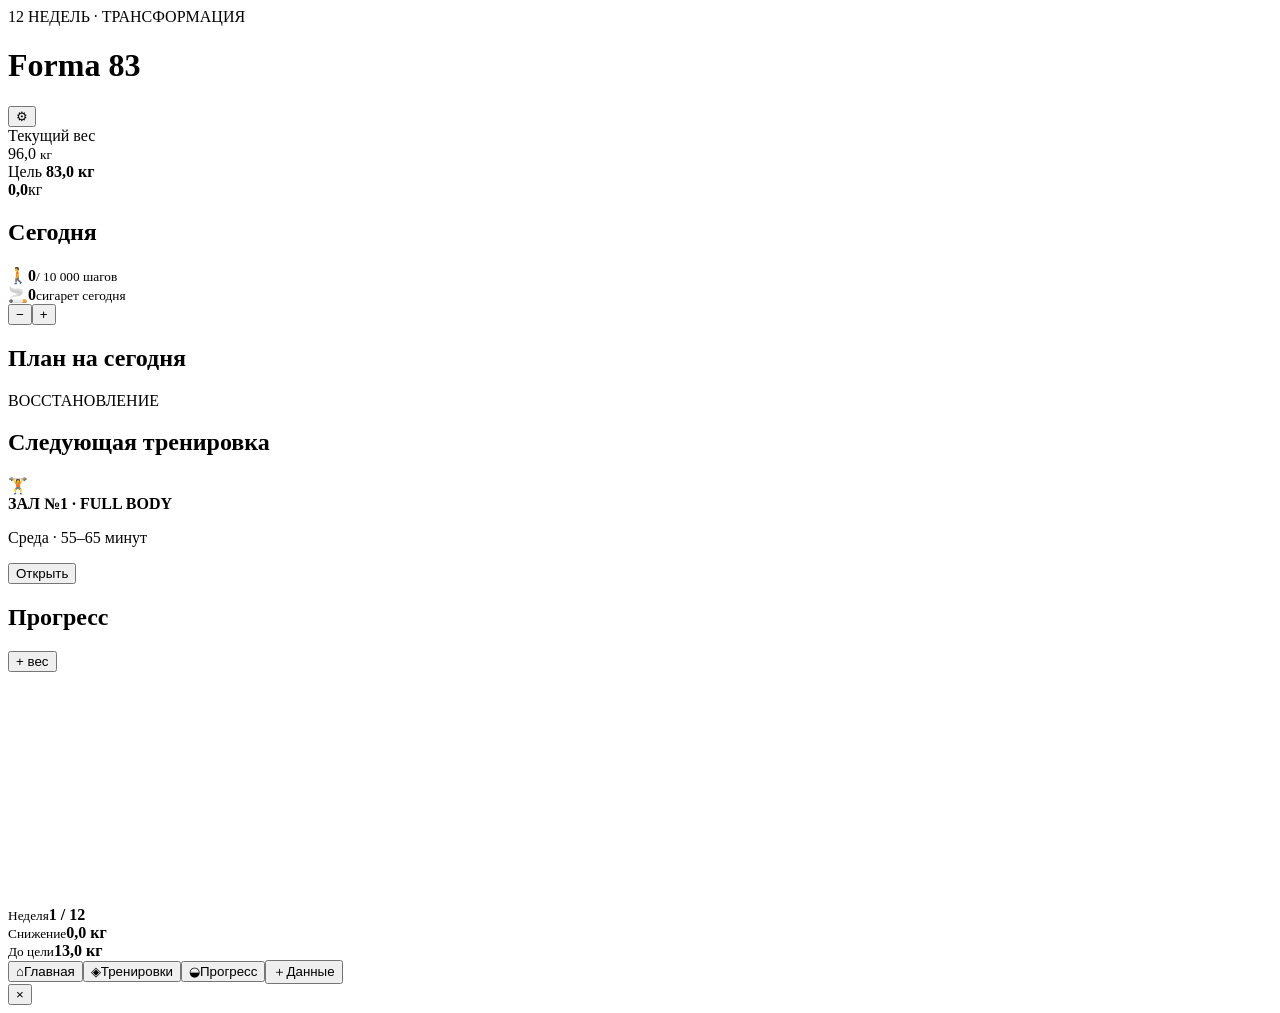
==== index.html @ 222e3cba "Add Forma 83 main page" ====
<!doctype html><html lang="ru"><head><meta charset="utf-8"><meta name="viewport" content="width=device-width,initial-scale=1,viewport-fit=cover"><meta name="theme-color" content="#0b0d10"><meta name="apple-mobile-web-app-capable" content="yes"><meta name="apple-mobile-web-app-status-bar-style" content="black-translucent"><meta name="apple-mobile-web-app-title" content="Forma 83"><link rel="manifest" href="manifest.webmanifest"><link rel="apple-touch-icon" href="icon.svg"><link rel="stylesheet" href="styles.css"><title>Forma 83</title></head><body><div class="app-shell"><header class="topbar"><div><div class="eyebrow">12 НЕДЕЛЬ · ТРАНСФОРМАЦИЯ</div><h1>Forma <span>83</span></h1></div><button class="icon-btn" id="settingsBtn">⚙︎</button></header><main><section class="hero card"><div><div class="muted">Текущий вес</div><div class="weight" id="weightValue">96,0 <small>кг</small></div><div class="target">Цель <b>83,0 кг</b></div></div><div class="ring" id="weightRing"><div><b id="lossValue">0,0</b><span>кг</span></div></div></section><section class="status card"><div class="section-head"><h2>Сегодня</h2><span id="dateLabel"></span></div><div class="metrics"><div class="metric"><span class="metric-icon">🚶</span><b id="stepsValue">0</b><small>/ 10 000 шагов</small><div class="progress"><i id="stepsBar"></i></div></div><div class="metric"><span class="metric-icon">🚬</span><b id="smokesValue">0</b><small>сигарет сегодня</small><div class="stepper"><button data-action="smoke-minus">−</button><button data-action="smoke-plus">+</button></div></div></div></section><section class="card"><div class="section-head"><h2>План на сегодня</h2><span class="pill" id="dayType">ВОССТАНОВЛЕНИЕ</span></div><div id="tasks" class="tasks"></div></section><section class="card next-workout"><div class="section-head"><h2>Следующая тренировка</h2></div><div class="workout-preview"><div class="workout-icon">🏋️</div><div><b id="nextTitle">ЗАЛ №1 · FULL BODY</b><p id="nextMeta">Среда · 55–65 минут</p></div><button class="primary" id="openWorkout">Открыть</button></div></section><section class="card"><div class="section-head"><h2>Прогресс</h2><button class="text-btn" id="addWeightBtn">+ вес</button></div><div class="chart-wrap"><canvas id="weightChart" width="700" height="230"></canvas></div><div class="stats-row"><div><small>Неделя</small><b id="weekNo">1 / 12</b></div><div><small>Снижение</small><b id="lossStat">0,0 кг</b></div><div><small>До цели</small><b id="toGoal">13,0 кг</b></div></div></section></main><nav class="tabbar"><button class="tab active" data-tab="home">⌂<span>Главная</span></button><button class="tab" data-tab="workouts">◈<span>Тренировки</span></button><button class="tab" data-tab="progress">◒<span>Прогресс</span></button><button class="tab" data-tab="data">＋<span>Данные</span></button></nav></div><div class="modal hidden" id="modal"><div class="modal-card"><button class="close" id="closeModal">×</button><div id="modalContent"></div></div></div><script src="app.js"></script></body></html>
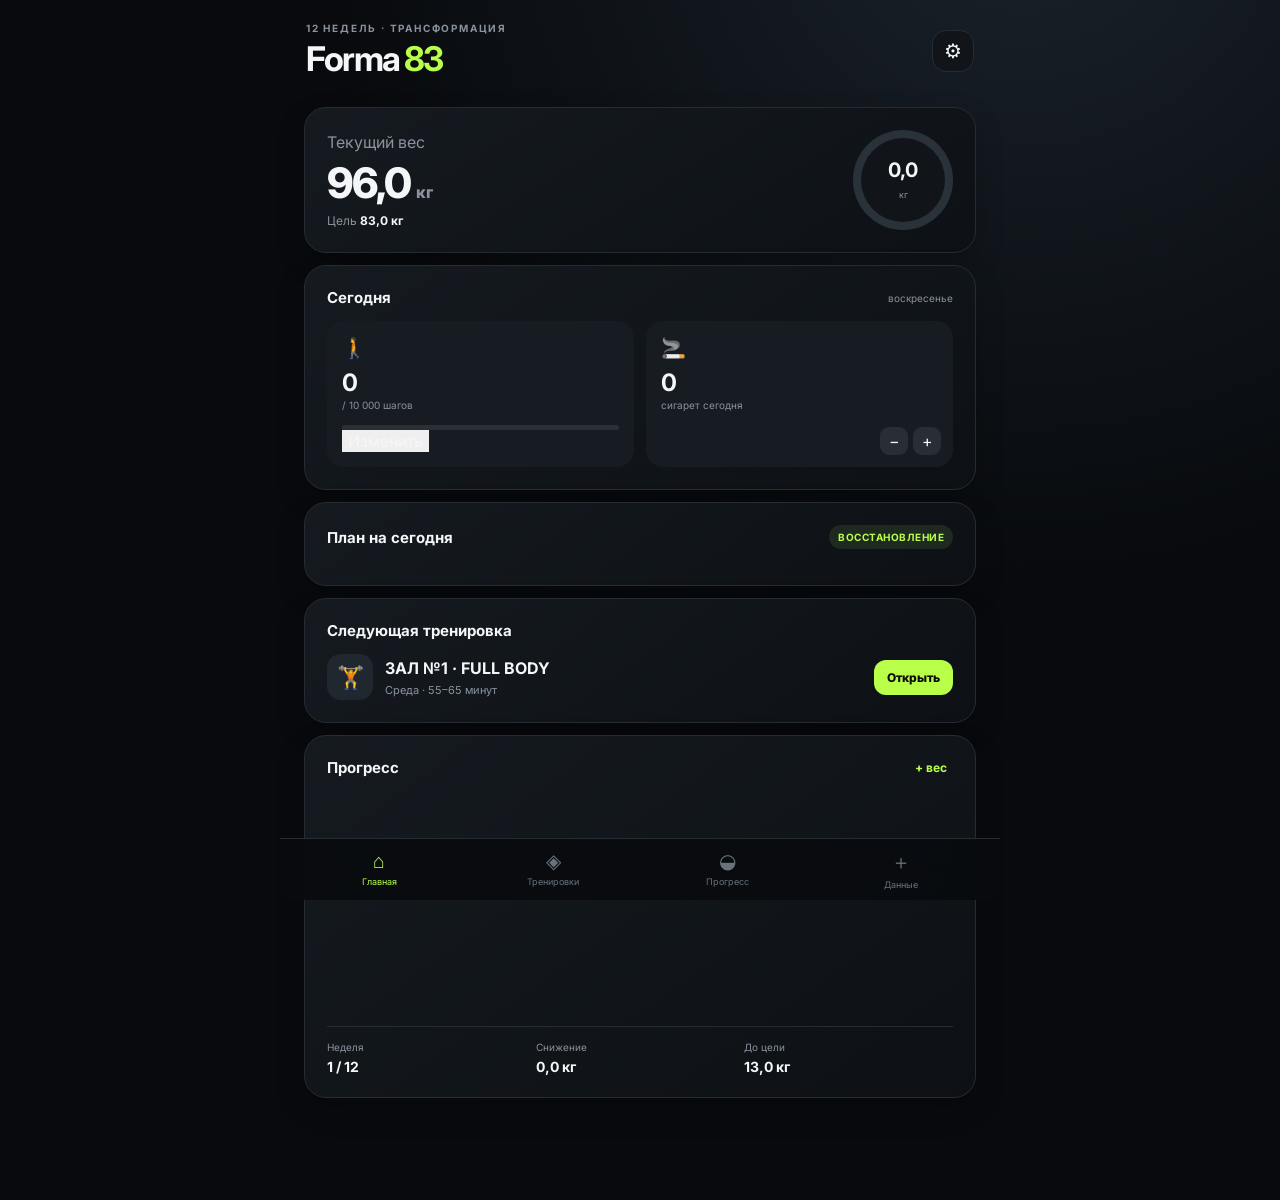
==== commit c023574c: "Add editable step counter" ====
--- a/index.html
+++ b/index.html
@@ -1 +1 @@
-<!doctype html><html lang="ru"><head><meta charset="utf-8"><meta name="viewport" content="width=device-width,initial-scale=1,viewport-fit=cover"><meta name="theme-color" content="#0b0d10"><meta name="apple-mobile-web-app-capable" content="yes"><meta name="apple-mobile-web-app-status-bar-style" content="black-translucent"><meta name="apple-mobile-web-app-title" content="Forma 83"><link rel="manifest" href="manifest.webmanifest"><link rel="apple-touch-icon" href="icon.svg"><link rel="stylesheet" href="styles.css"><title>Forma 83</title></head><body><div class="app-shell"><header class="topbar"><div><div class="eyebrow">12 НЕДЕЛЬ · ТРАНСФОРМАЦИЯ</div><h1>Forma <span>83</span></h1></div><button class="icon-btn" id="settingsBtn">⚙︎</button></header><main><section class="hero card"><div><div class="muted">Текущий вес</div><div class="weight" id="weightValue">96,0 <small>кг</small></div><div class="target">Цель <b>83,0 кг</b></div></div><div class="ring" id="weightRing"><div><b id="lossValue">0,0</b><span>кг</span></div></div></section><section class="status card"><div class="section-head"><h2>Сегодня</h2><span id="dateLabel"></span></div><div class="metrics"><div class="metric"><span class="metric-icon">🚶</span><b id="stepsValue">0</b><small>/ 10 000 шагов</small><div class="progress"><i id="stepsBar"></i></div></div><div class="metric"><span class="metric-icon">🚬</span><b id="smokesValue">0</b><small>сигарет сегодня</small><div class="stepper"><button data-action="smoke-minus">−</button><button data-action="smoke-plus">+</button></div></div></div></section><section class="card"><div class="section-head"><h2>План на сегодня</h2><span class="pill" id="dayType">ВОССТАНОВЛЕНИЕ</span></div><div id="tasks" class="tasks"></div></section><section class="card next-workout"><div class="section-head"><h2>Следующая тренировка</h2></div><div class="workout-preview"><div class="workout-icon">🏋️</div><div><b id="nextTitle">ЗАЛ №1 · FULL BODY</b><p id="nextMeta">Среда · 55–65 минут</p></div><button class="primary" id="openWorkout">Открыть</button></div></section><section class="card"><div class="section-head"><h2>Прогресс</h2><button class="text-btn" id="addWeightBtn">+ вес</button></div><div class="chart-wrap"><canvas id="weightChart" width="700" height="230"></canvas></div><div class="stats-row"><div><small>Неделя</small><b id="weekNo">1 / 12</b></div><div><small>Снижение</small><b id="lossStat">0,0 кг</b></div><div><small>До цели</small><b id="toGoal">13,0 кг</b></div></div></section></main><nav class="tabbar"><button class="tab active" data-tab="home">⌂<span>Главная</span></button><button class="tab" data-tab="workouts">◈<span>Тренировки</span></button><button class="tab" data-tab="progress">◒<span>Прогресс</span></button><button class="tab" data-tab="data">＋<span>Данные</span></button></nav></div><div class="modal hidden" id="modal"><div class="modal-card"><button class="close" id="closeModal">×</button><div id="modalContent"></div></div></div><script src="app.js"></script></body></html>+<!doctype html><html lang="ru"><head><meta charset="utf-8"><meta name="viewport" content="width=device-width,initial-scale=1,viewport-fit=cover"><meta name="theme-color" content="#0b0d10"><meta name="apple-mobile-web-app-capable" content="yes"><meta name="apple-mobile-web-app-status-bar-style" content="black-translucent"><meta name="apple-mobile-web-app-title" content="Forma 83"><link rel="manifest" href="manifest.webmanifest"><link rel="apple-touch-icon" href="icon.svg"><link rel="stylesheet" href="styles.css"><title>Forma 83</title></head><body><div class="app-shell"><header class="topbar"><div><div class="eyebrow">12 НЕДЕЛЬ · ТРАНСФОРМАЦИЯ</div><h1>Forma <span>83</span></h1></div><button class="icon-btn" id="settingsBtn">⚙︎</button></header><main><section class="hero card"><div><div class="muted">Текущий вес</div><div class="weight" id="weightValue">96,0 <small>кг</small></div><div class="target">Цель <b>83,0 кг</b></div></div><div class="ring" id="weightRing"><div><b id="lossValue">0,0</b><span>кг</span></div></div></section><section class="status card"><div class="section-head"><h2>Сегодня</h2><span id="dateLabel"></span></div><div class="metrics"><div class="metric steps-metric"><span class="metric-icon">🚶</span><b id="stepsValue">0</b><small>/ 10 000 шагов</small><div class="progress"><i id="stepsBar"></i></div><button class="edit-metric" id="editStepsBtn">Изменить</button></div><div class="metric"><span class="metric-icon">🚬</span><b id="smokesValue">0</b><small>сигарет сегодня</small><div class="stepper"><button data-action="smoke-minus">−</button><button data-action="smoke-plus">+</button></div></div></div></section><section class="card"><div class="section-head"><h2>План на сегодня</h2><span class="pill" id="dayType">ВОССТАНОВЛЕНИЕ</span></div><div id="tasks" class="tasks"></div></section><section class="card next-workout"><div class="section-head"><h2>Следующая тренировка</h2></div><div class="workout-preview"><div class="workout-icon">🏋️</div><div><b id="nextTitle">ЗАЛ №1 · FULL BODY</b><p id="nextMeta">Среда · 55–65 минут</p></div><button class="primary" id="openWorkout">Открыть</button></div></section><section class="card"><div class="section-head"><h2>Прогресс</h2><button class="text-btn" id="addWeightBtn">+ вес</button></div><div class="chart-wrap"><canvas id="weightChart" width="700" height="230"></canvas></div><div class="stats-row"><div><small>Неделя</small><b id="weekNo">1 / 12</b></div><div><small>Снижение</small><b id="lossStat">0,0 кг</b></div><div><small>До цели</small><b id="toGoal">13,0 кг</b></div></div></section></main><nav class="tabbar"><button class="tab active" data-tab="home">⌂<span>Главная</span></button><button class="tab" data-tab="workouts">◈<span>Тренировки</span></button><button class="tab" data-tab="progress">◒<span>Прогресс</span></button><button class="tab" data-tab="data">＋<span>Данные</span></button></nav></div><div class="modal hidden" id="modal"><div class="modal-card"><button class="close" id="closeModal">×</button><div id="modalContent"></div></div></div><script src="app.js"></script></body></html>
--- a/styles.css
+++ b/styles.css
@@ -0,0 +1 @@
+@import url('https://fonts.googleapis.com/css2?family=Inter:wght@400;500;600;700;800&display=swap');:root{--bg:#080a0d;--card:#11151a;--card2:#171c22;--text:#f4f6f8;--muted:#89929d;--line:#252c34;--accent:#b9ff4a;--accent2:#72e6c0;--danger:#ff6b6b;--radius:22px}*{box-sizing:border-box}body{margin:0;background:radial-gradient(circle at 80% -10%,#1a222b 0,#080a0d 42%);color:var(--text);font-family:Inter,-apple-system,BlinkMacSystemFont,sans-serif;min-height:100vh}button{font:inherit;color:inherit;border:0;cursor:pointer}.app-shell{max-width:720px;margin:auto;padding:env(safe-area-inset-top) 16px calc(90px + env(safe-area-inset-bottom))}.topbar{display:flex;align-items:center;justify-content:space-between;padding:22px 2px 16px}.eyebrow{font-size:10px;letter-spacing:1.8px;color:var(--muted);font-weight:700}.topbar h1{font-size:34px;letter-spacing:-1.8px;margin:4px 0 0}.topbar h1 span{color:var(--accent)}.icon-btn{width:42px;height:42px;border-radius:14px;background:var(--card);font-size:20px;border:1px solid var(--line)}.card{background:linear-gradient(145deg,rgba(22,27,33,.96),rgba(13,17,21,.96));border:1px solid var(--line);border-radius:var(--radius);padding:18px;margin:12px 0;box-shadow:0 12px 30px #0003}.hero{display:flex;align-items:center;justify-content:space-between;padding:24px}.muted,small{color:var(--muted)}.weight{font-size:42px;font-weight:800;letter-spacing:-2px;margin:5px 0}.weight small{font-size:16px;letter-spacing:0}.target{font-size:12px;color:var(--muted)}.target b{color:var(--text)}.ring{width:100px;height:100px;border-radius:50%;display:grid;place-items:center;background:conic-gradient(var(--accent) 0deg,#293139 0);position:relative}.ring:after{content:"";position:absolute;inset:8px;background:var(--card);border-radius:50%}.ring div{position:relative;z-index:1;text-align:center}.ring b{display:block;font-size:20px}.ring span{font-size:9px;color:var(--muted)}.section-head{display:flex;justify-content:space-between;align-items:center;margin-bottom:14px}.section-head h2{font-size:15px;margin:0}.section-head>span{font-size:10px;color:var(--muted)}.metrics{display:grid;grid-template-columns:1fr 1fr;gap:12px}.metric{background:var(--card2);border-radius:17px;padding:15px;position:relative;min-height:125px}.metric-icon{display:block;font-size:20px;margin-bottom:8px}.metric b{font-size:24px}.metric small{display:block;font-size:10px;margin-top:2px}.progress{height:5px;background:#2a3036;border-radius:99px;margin-top:14px;overflow:hidden}.progress i{display:block;height:100%;width:0;background:var(--accent);border-radius:99px}.stepper{position:absolute;right:12px;bottom:12px;display:flex;gap:5px}.stepper button{background:#272e35;border-radius:9px;width:28px;height:28px}.pill{background:#1e2920;color:var(--accent)!important;padding:6px 9px;border-radius:999px;font-weight:700;letter-spacing:.5px}.tasks{display:grid;gap:8px}.task{display:flex;align-items:center;gap:12px;padding:13px;background:var(--card2);border-radius:15px}.check{width:25px;height:25px;border:1px solid #3b444d;border-radius:9px;background:transparent}.task.done .check{background:var(--accent);color:#101410;border-color:var(--accent)}.task.done b{text-decoration:line-through;color:#77818b}.task small{margin-left:auto}.workout-preview{display:flex;align-items:center;gap:12px}.workout-icon{width:46px;height:46px;border-radius:14px;background:#20272e;display:grid;place-items:center;font-size:22px}.workout-preview div:nth-child(2){flex:1}.workout-preview p{font-size:11px;color:var(--muted);margin:5px 0 0}.primary{background:var(--accent);color:#0a0d09;padding:10px 13px;border-radius:12px;font-weight:800;font-size:12px}.text-btn{background:none;color:var(--accent);font-size:12px;font-weight:700}.chart-wrap{height:230px}.chart-wrap canvas{width:100%;height:100%}.stats-row{display:grid;grid-template-columns:repeat(3,1fr);border-top:1px solid var(--line);padding-top:14px;margin-top:5px}.stats-row div{display:flex;flex-direction:column;gap:5px}.stats-row small{font-size:10px}.stats-row b{font-size:14px}.tabbar{position:fixed;z-index:5;bottom:0;left:50%;transform:translateX(-50%);width:min(720px,100%);padding:9px 12px calc(9px + env(safe-area-inset-bottom));background:rgba(9,11,14,.88);backdrop-filter:blur(18px);border-top:1px solid var(--line);display:grid;grid-template-columns:repeat(4,1fr)}.tab{background:none;color:#69737d;font-size:20px;display:flex;flex-direction:column;align-items:center;gap:3px}.tab span{font-size:9px}.tab.active{color:var(--accent)}.modal{position:fixed;inset:0;background:#0009;backdrop-filter:blur(8px);z-index:20;display:grid;align-items:end}.modal.hidden{display:none}.modal-card{background:#13181e;border:1px solid var(--line);border-radius:25px 25px 0 0;padding:24px;max-width:720px;width:100%;margin:auto;max-height:90vh;overflow:auto}.close{float:right;background:#252c33;border-radius:50%;width:34px;height:34px;font-size:22px}.field{display:grid;gap:7px;margin:15px 0}.field input,.field select{background:#0b0f13;border:1px solid #2a323a;color:var(--text);padding:13px;border-radius:12px}.exercise{padding:13px;background:var(--card2);border-radius:15px;margin:8px 0}.exercise b{display:block}.exercise small{display:block;margin-top:4px}.button-row{display:flex;gap:8px;margin-top:14px}.button-row button{flex:1}.secondary{background:#252c33;padding:10px 13px;border-radius:12px;font-weight:700;font-size:12px}.mini-note{font-size:11px;line-height:1.5;color:var(--muted)}@media(min-width:650px){.app-shell{padding-left:24px;padding-right:24px}.card{padding:22px}}
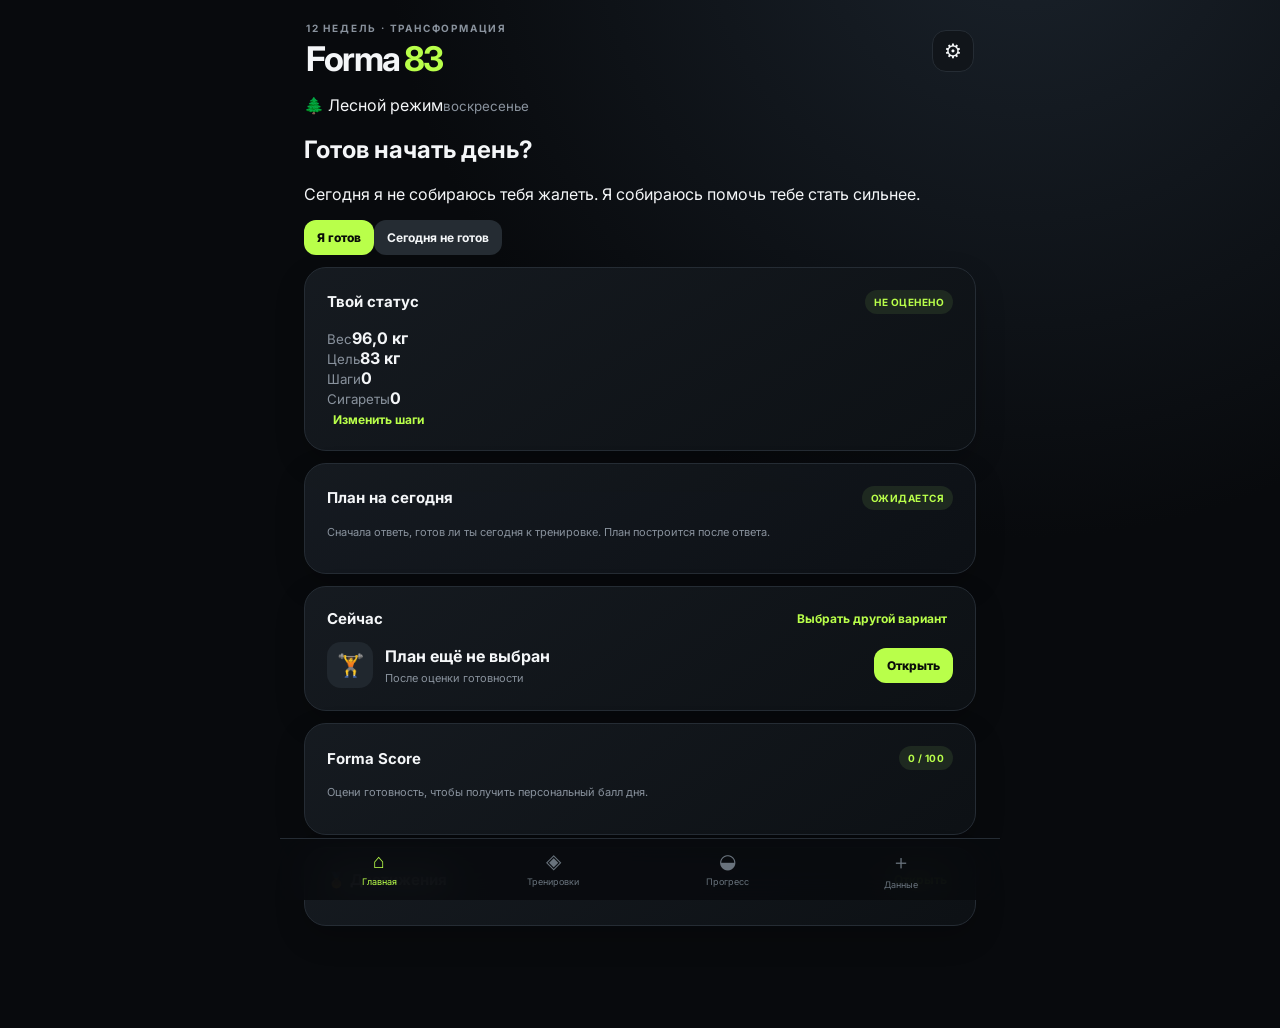
==== commit 48cad22d: "Redesign Forma 83 daily readiness home" ====
--- a/index.html
+++ b/index.html
@@ -1 +1 @@
-<!doctype html><html lang="ru"><head><meta charset="utf-8"><meta name="viewport" content="width=device-width,initial-scale=1,viewport-fit=cover"><meta name="theme-color" content="#0b0d10"><meta name="apple-mobile-web-app-capable" content="yes"><meta name="apple-mobile-web-app-status-bar-style" content="black-translucent"><meta name="apple-mobile-web-app-title" content="Forma 83"><link rel="manifest" href="manifest.webmanifest"><link rel="apple-touch-icon" href="icon.svg"><link rel="stylesheet" href="styles.css"><title>Forma 83</title></head><body><div class="app-shell"><header class="topbar"><div><div class="eyebrow">12 НЕДЕЛЬ · ТРАНСФОРМАЦИЯ</div><h1>Forma <span>83</span></h1></div><button class="icon-btn" id="settingsBtn">⚙︎</button></header><main><section class="hero card"><div><div class="muted">Текущий вес</div><div class="weight" id="weightValue">96,0 <small>кг</small></div><div class="target">Цель <b>83,0 кг</b></div></div><div class="ring" id="weightRing"><div><b id="lossValue">0,0</b><span>кг</span></div></div></section><section class="status card"><div class="section-head"><h2>Сегодня</h2><span id="dateLabel"></span></div><div class="metrics"><div class="metric steps-metric"><span class="metric-icon">🚶</span><b id="stepsValue">0</b><small>/ 10 000 шагов</small><div class="progress"><i id="stepsBar"></i></div><button class="edit-metric" id="editStepsBtn">Изменить</button></div><div class="metric"><span class="metric-icon">🚬</span><b id="smokesValue">0</b><small>сигарет сегодня</small><div class="stepper"><button data-action="smoke-minus">−</button><button data-action="smoke-plus">+</button></div></div></div></section><section class="card"><div class="section-head"><h2>План на сегодня</h2><span class="pill" id="dayType">ВОССТАНОВЛЕНИЕ</span></div><div id="tasks" class="tasks"></div></section><section class="card next-workout"><div class="section-head"><h2>Следующая тренировка</h2></div><div class="workout-preview"><div class="workout-icon">🏋️</div><div><b id="nextTitle">ЗАЛ №1 · FULL BODY</b><p id="nextMeta">Среда · 55–65 минут</p></div><button class="primary" id="openWorkout">Открыть</button></div></section><section class="card"><div class="section-head"><h2>Прогресс</h2><button class="text-btn" id="addWeightBtn">+ вес</button></div><div class="chart-wrap"><canvas id="weightChart" width="700" height="230"></canvas></div><div class="stats-row"><div><small>Неделя</small><b id="weekNo">1 / 12</b></div><div><small>Снижение</small><b id="lossStat">0,0 кг</b></div><div><small>До цели</small><b id="toGoal">13,0 кг</b></div></div></section></main><nav class="tabbar"><button class="tab active" data-tab="home">⌂<span>Главная</span></button><button class="tab" data-tab="workouts">◈<span>Тренировки</span></button><button class="tab" data-tab="progress">◒<span>Прогресс</span></button><button class="tab" data-tab="data">＋<span>Данные</span></button></nav></div><div class="modal hidden" id="modal"><div class="modal-card"><button class="close" id="closeModal">×</button><div id="modalContent"></div></div></div><script src="app.js"></script></body></html>+<!doctype html><html lang="ru"><head><meta charset="utf-8"><meta name="viewport" content="width=device-width,initial-scale=1,viewport-fit=cover"><meta name="theme-color" content="#132018"><meta name="apple-mobile-web-app-capable" content="yes"><meta name="apple-mobile-web-app-status-bar-style" content="black-translucent"><meta name="apple-mobile-web-app-title" content="Forma 83"><link rel="manifest" href="manifest.webmanifest"><link rel="apple-touch-icon" href="icon.svg"><link rel="stylesheet" href="styles.css"><title>Forma 83</title></head><body><div class="app-shell forest-shell"><header class="topbar"><div><div class="eyebrow">12 НЕДЕЛЬ · ТРАНСФОРМАЦИЯ</div><h1>Forma <span>83</span></h1></div><button class="icon-btn" id="settingsBtn">⚙︎</button></header><main><section class="forest-hero"><div class="mist"></div><div class="hero-copy"><span class="weather-chip">🌲 Лесной режим</span><small id="dateLabel"></small><h2 id="coachGreeting">Готов начать день?</h2><p id="coachMessage">Сегодня я не собираюсь тебя жалеть. Я собираюсь помочь тебе стать сильнее.</p><div class="hero-actions"><button class="primary" id="readyBtn">Я готов</button><button class="secondary" id="notReadyBtn">Сегодня не готов</button></div></div></section><section class="card readiness-card"><div class="section-head"><h2>Твой статус</h2><span class="pill" id="readinessStatus">НЕ ОЦЕНЕНО</span></div><div class="readiness-grid"><div><small>Вес</small><b id="weightValue">96,0 кг</b></div><div><small>Цель</small><b>83 кг</b></div><div><small>Шаги</small><b id="stepsValue">0</b></div><div><small>Сигареты</small><b id="smokesValue">0</b></div></div><button class="text-btn wide" id="editStepsBtn">Изменить шаги</button></section><section class="card" id="dailyPlanCard"><div class="section-head"><h2>План на сегодня</h2><span class="pill" id="dayType">ОЖИДАЕТСЯ</span></div><div id="dailyPlanBody"><p class="mini-note">Сначала ответь, готов ли ты сегодня к тренировке. План построится после ответа.</p></div></section><section class="card next-workout"><div class="section-head"><h2>Сейчас</h2><button class="text-btn" id="changePlan">Выбрать другой вариант</button></div><div class="workout-preview"><div class="workout-icon">🏋️</div><div><b id="nextTitle">План ещё не выбран</b><p id="nextMeta">После оценки готовности</p></div><button class="primary" id="openWorkout">Открыть</button></div></section><section class="card"><div class="section-head"><h2>Forma Score</h2><span class="pill" id="scorePill">0 / 100</span></div><div class="score-bar"><i id="scoreBar"></i></div><p class="mini-note" id="scoreNote">Оцени готовность, чтобы получить персональный балл дня.</p></section><section class="card"><div class="section-head"><h2>🏅 Достижения</h2><button class="text-btn" id="showAchievements">Открыть</button></div><div id="achievementPreview" class="achievement-preview"></div></section></main><nav class="tabbar"><button class="tab active" data-tab="home">⌂<span>Главная</span></button><button class="tab" data-tab="workouts">◈<span>Тренировки</span></button><button class="tab" data-tab="progress">◒<span>Прогресс</span></button><button class="tab" data-tab="data">＋<span>Данные</span></button></nav></div><div class="modal hidden" id="modal"><div class="modal-card"><button class="close" id="closeModal">×</button><div id="modalContent"></div></div></div><script src="app.js"></script></body></html>
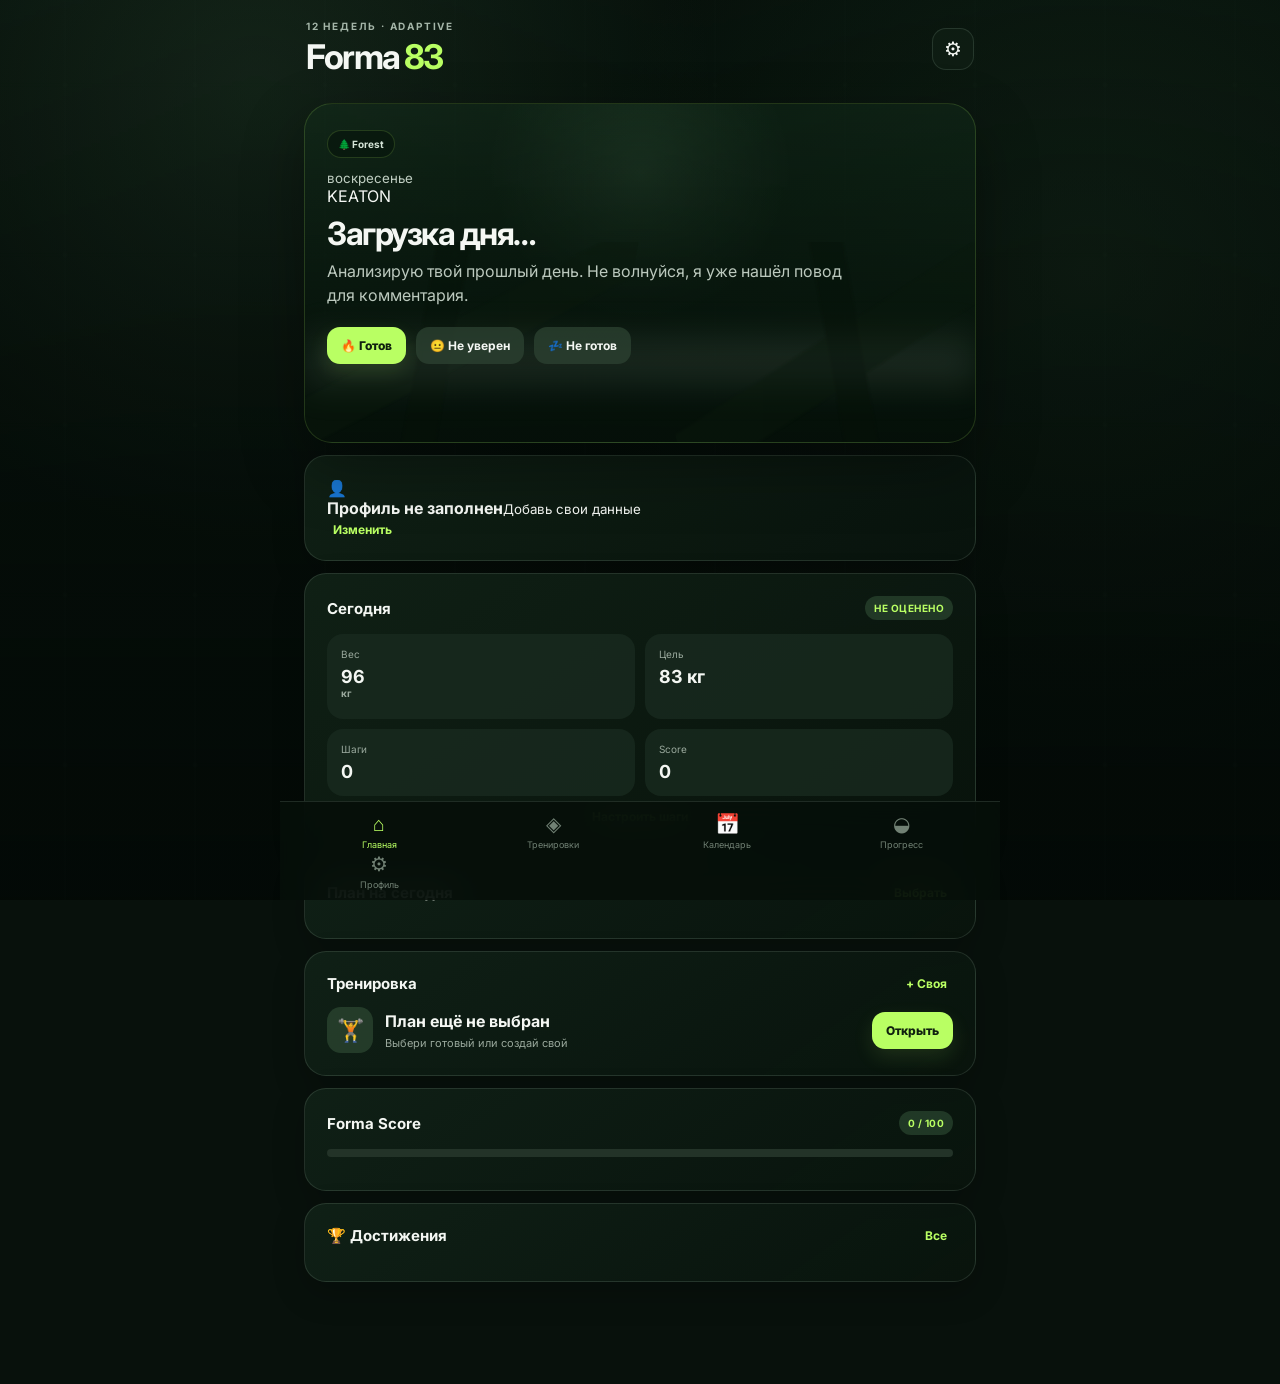
==== commit 15bba499: "Build Forma 83 v8 adaptive interface" ====
--- a/index.html
+++ b/index.html
@@ -1 +1 @@
-<!doctype html><html lang="ru"><head><meta charset="utf-8"><meta name="viewport" content="width=device-width,initial-scale=1,viewport-fit=cover"><meta name="theme-color" content="#132018"><meta name="apple-mobile-web-app-capable" content="yes"><meta name="apple-mobile-web-app-status-bar-style" content="black-translucent"><meta name="apple-mobile-web-app-title" content="Forma 83"><link rel="manifest" href="manifest.webmanifest"><link rel="apple-touch-icon" href="icon.svg"><link rel="stylesheet" href="styles.css"><title>Forma 83</title></head><body><div class="app-shell forest-shell"><header class="topbar"><div><div class="eyebrow">12 НЕДЕЛЬ · ТРАНСФОРМАЦИЯ</div><h1>Forma <span>83</span></h1></div><button class="icon-btn" id="settingsBtn">⚙︎</button></header><main><section class="forest-hero"><div class="mist"></div><div class="hero-copy"><span class="weather-chip">🌲 Лесной режим</span><small id="dateLabel"></small><h2 id="coachGreeting">Готов начать день?</h2><p id="coachMessage">Сегодня я не собираюсь тебя жалеть. Я собираюсь помочь тебе стать сильнее.</p><div class="hero-actions"><button class="primary" id="readyBtn">Я готов</button><button class="secondary" id="notReadyBtn">Сегодня не готов</button></div></div></section><section class="card readiness-card"><div class="section-head"><h2>Твой статус</h2><span class="pill" id="readinessStatus">НЕ ОЦЕНЕНО</span></div><div class="readiness-grid"><div><small>Вес</small><b id="weightValue">96,0 кг</b></div><div><small>Цель</small><b>83 кг</b></div><div><small>Шаги</small><b id="stepsValue">0</b></div><div><small>Сигареты</small><b id="smokesValue">0</b></div></div><button class="text-btn wide" id="editStepsBtn">Изменить шаги</button></section><section class="card" id="dailyPlanCard"><div class="section-head"><h2>План на сегодня</h2><span class="pill" id="dayType">ОЖИДАЕТСЯ</span></div><div id="dailyPlanBody"><p class="mini-note">Сначала ответь, готов ли ты сегодня к тренировке. План построится после ответа.</p></div></section><section class="card next-workout"><div class="section-head"><h2>Сейчас</h2><button class="text-btn" id="changePlan">Выбрать другой вариант</button></div><div class="workout-preview"><div class="workout-icon">🏋️</div><div><b id="nextTitle">План ещё не выбран</b><p id="nextMeta">После оценки готовности</p></div><button class="primary" id="openWorkout">Открыть</button></div></section><section class="card"><div class="section-head"><h2>Forma Score</h2><span class="pill" id="scorePill">0 / 100</span></div><div class="score-bar"><i id="scoreBar"></i></div><p class="mini-note" id="scoreNote">Оцени готовность, чтобы получить персональный балл дня.</p></section><section class="card"><div class="section-head"><h2>🏅 Достижения</h2><button class="text-btn" id="showAchievements">Открыть</button></div><div id="achievementPreview" class="achievement-preview"></div></section></main><nav class="tabbar"><button class="tab active" data-tab="home">⌂<span>Главная</span></button><button class="tab" data-tab="workouts">◈<span>Тренировки</span></button><button class="tab" data-tab="progress">◒<span>Прогресс</span></button><button class="tab" data-tab="data">＋<span>Данные</span></button></nav></div><div class="modal hidden" id="modal"><div class="modal-card"><button class="close" id="closeModal">×</button><div id="modalContent"></div></div></div><script src="app.js"></script></body></html>+<!doctype html><html lang="ru"><head><meta charset="utf-8"><meta name="viewport" content="width=device-width,initial-scale=1,viewport-fit=cover"><meta name="theme-color" content="#132018"><meta name="apple-mobile-web-app-capable" content="yes"><meta name="apple-mobile-web-app-status-bar-style" content="black-translucent"><meta name="apple-mobile-web-app-title" content="Forma 83"><link rel="manifest" href="manifest.webmanifest"><link rel="apple-touch-icon" href="icon.svg"><link rel="stylesheet" href="styles.css"><title>Forma 83</title></head><body><div class="app-shell"><header class="topbar"><div><div class="eyebrow">12 НЕДЕЛЬ · ADAPTIVE</div><h1>Forma <span>83</span></h1></div><button class="icon-btn" id="settingsBtn">⚙︎</button></header><main><section class="forest-hero" id="hero"><div class="mist"></div><div class="hero-copy"><span class="weather-chip" id="themeLabel">🌲 Forest</span><small id="dateLabel"></small><div class="keaton-name">KEATON</div><h2 id="coachGreeting">Загрузка дня…</h2><p id="coachMessage">Анализирую твой прошлый день. Не волнуйся, я уже нашёл повод для комментария.</p><div class="hero-actions"><button class="primary" id="readyBtn">🔥 Готов</button><button class="secondary" id="unsureBtn">😐 Не уверен</button><button class="secondary" id="notReadyBtn">💤 Не готов</button></div></div></section><section class="card profile-card"><div class="avatar" id="avatarView">👤</div><div class="profile-main"><b id="profileName">Профиль не заполнен</b><small id="profileMeta">Добавь свои данные</small></div><button class="text-btn" id="profileBtn">Изменить</button></section><section class="card readiness-card"><div class="section-head"><h2>Сегодня</h2><span class="pill" id="readinessStatus">НЕ ОЦЕНЕНО</span></div><div class="readiness-grid"><div><small>Вес</small><b id="weightValue">96,0 кг</b></div><div><small>Цель</small><b id="targetValue">83 кг</b></div><div><small>Шаги</small><b id="stepsValue">0</b></div><div><small>Score</small><b id="scoreValue">0</b></div></div><button class="text-btn wide" id="editStepsBtn">Настроить шаги</button></section><section class="card" id="dailyPlanCard"><div class="section-head"><h2>План на сегодня</h2><button class="text-btn" id="choosePlanBtn">Выбрать</button></div><div id="dailyPlanBody"></div></section><section class="card"><div class="section-head"><h2>Тренировка</h2><button class="text-btn" id="customWorkoutBtn">+ Своя</button></div><div class="workout-preview"><div class="workout-icon">🏋️</div><div><b id="nextTitle">План ещё не выбран</b><p id="nextMeta">Выбери готовый или создай свой</p></div><button class="primary" id="openWorkout">Открыть</button></div></section><section class="card"><div class="section-head"><h2>Forma Score</h2><span class="pill" id="scorePill">0 / 100</span></div><div class="score-bar"><i id="scoreBar"></i></div><p class="mini-note" id="scoreNote"></p></section><section class="card"><div class="section-head"><h2>🏆 Достижения</h2><button class="text-btn" id="showAchievements">Все</button></div><div id="achievementPreview" class="achievement-preview"></div></section></main><nav class="tabbar"><button class="tab active" data-tab="home">⌂<span>Главная</span></button><button class="tab" data-tab="workouts">◈<span>Тренировки</span></button><button class="tab" data-tab="calendar">📅<span>Календарь</span></button><button class="tab" data-tab="progress">◒<span>Прогресс</span></button><button class="tab" data-tab="profile">⚙︎<span>Профиль</span></button></nav></div><div class="modal hidden" id="modal"><div class="modal-card"><button class="close" id="closeModal">×</button><div id="modalContent"></div></div></div><script src="app.js"></script></body></html>
--- a/styles.css
+++ b/styles.css
@@ -1 +1 @@
-@import url('https://fonts.googleapis.com/css2?family=Inter:wght@400;500;600;700;800&display=swap');:root{--bg:#080a0d;--card:#11151a;--card2:#171c22;--text:#f4f6f8;--muted:#89929d;--line:#252c34;--accent:#b9ff4a;--accent2:#72e6c0;--danger:#ff6b6b;--radius:22px}*{box-sizing:border-box}body{margin:0;background:radial-gradient(circle at 80% -10%,#1a222b 0,#080a0d 42%);color:var(--text);font-family:Inter,-apple-system,BlinkMacSystemFont,sans-serif;min-height:100vh}button{font:inherit;color:inherit;border:0;cursor:pointer}.app-shell{max-width:720px;margin:auto;padding:env(safe-area-inset-top) 16px calc(90px + env(safe-area-inset-bottom))}.topbar{display:flex;align-items:center;justify-content:space-between;padding:22px 2px 16px}.eyebrow{font-size:10px;letter-spacing:1.8px;color:var(--muted);font-weight:700}.topbar h1{font-size:34px;letter-spacing:-1.8px;margin:4px 0 0}.topbar h1 span{color:var(--accent)}.icon-btn{width:42px;height:42px;border-radius:14px;background:var(--card);font-size:20px;border:1px solid var(--line)}.card{background:linear-gradient(145deg,rgba(22,27,33,.96),rgba(13,17,21,.96));border:1px solid var(--line);border-radius:var(--radius);padding:18px;margin:12px 0;box-shadow:0 12px 30px #0003}.hero{display:flex;align-items:center;justify-content:space-between;padding:24px}.muted,small{color:var(--muted)}.weight{font-size:42px;font-weight:800;letter-spacing:-2px;margin:5px 0}.weight small{font-size:16px;letter-spacing:0}.target{font-size:12px;color:var(--muted)}.target b{color:var(--text)}.ring{width:100px;height:100px;border-radius:50%;display:grid;place-items:center;background:conic-gradient(var(--accent) 0deg,#293139 0);position:relative}.ring:after{content:"";position:absolute;inset:8px;background:var(--card);border-radius:50%}.ring div{position:relative;z-index:1;text-align:center}.ring b{display:block;font-size:20px}.ring span{font-size:9px;color:var(--muted)}.section-head{display:flex;justify-content:space-between;align-items:center;margin-bottom:14px}.section-head h2{font-size:15px;margin:0}.section-head>span{font-size:10px;color:var(--muted)}.metrics{display:grid;grid-template-columns:1fr 1fr;gap:12px}.metric{background:var(--card2);border-radius:17px;padding:15px;position:relative;min-height:125px}.metric-icon{display:block;font-size:20px;margin-bottom:8px}.metric b{font-size:24px}.metric small{display:block;font-size:10px;margin-top:2px}.progress{height:5px;background:#2a3036;border-radius:99px;margin-top:14px;overflow:hidden}.progress i{display:block;height:100%;width:0;background:var(--accent);border-radius:99px}.stepper{position:absolute;right:12px;bottom:12px;display:flex;gap:5px}.stepper button{background:#272e35;border-radius:9px;width:28px;height:28px}.pill{background:#1e2920;color:var(--accent)!important;padding:6px 9px;border-radius:999px;font-weight:700;letter-spacing:.5px}.tasks{display:grid;gap:8px}.task{display:flex;align-items:center;gap:12px;padding:13px;background:var(--card2);border-radius:15px}.check{width:25px;height:25px;border:1px solid #3b444d;border-radius:9px;background:transparent}.task.done .check{background:var(--accent);color:#101410;border-color:var(--accent)}.task.done b{text-decoration:line-through;color:#77818b}.task small{margin-left:auto}.workout-preview{display:flex;align-items:center;gap:12px}.workout-icon{width:46px;height:46px;border-radius:14px;background:#20272e;display:grid;place-items:center;font-size:22px}.workout-preview div:nth-child(2){flex:1}.workout-preview p{font-size:11px;color:var(--muted);margin:5px 0 0}.primary{background:var(--accent);color:#0a0d09;padding:10px 13px;border-radius:12px;font-weight:800;font-size:12px}.text-btn{background:none;color:var(--accent);font-size:12px;font-weight:700}.chart-wrap{height:230px}.chart-wrap canvas{width:100%;height:100%}.stats-row{display:grid;grid-template-columns:repeat(3,1fr);border-top:1px solid var(--line);padding-top:14px;margin-top:5px}.stats-row div{display:flex;flex-direction:column;gap:5px}.stats-row small{font-size:10px}.stats-row b{font-size:14px}.tabbar{position:fixed;z-index:5;bottom:0;left:50%;transform:translateX(-50%);width:min(720px,100%);padding:9px 12px calc(9px + env(safe-area-inset-bottom));background:rgba(9,11,14,.88);backdrop-filter:blur(18px);border-top:1px solid var(--line);display:grid;grid-template-columns:repeat(4,1fr)}.tab{background:none;color:#69737d;font-size:20px;display:flex;flex-direction:column;align-items:center;gap:3px}.tab span{font-size:9px}.tab.active{color:var(--accent)}.modal{position:fixed;inset:0;background:#0009;backdrop-filter:blur(8px);z-index:20;display:grid;align-items:end}.modal.hidden{display:none}.modal-card{background:#13181e;border:1px solid var(--line);border-radius:25px 25px 0 0;padding:24px;max-width:720px;width:100%;margin:auto;max-height:90vh;overflow:auto}.close{float:right;background:#252c33;border-radius:50%;width:34px;height:34px;font-size:22px}.field{display:grid;gap:7px;margin:15px 0}.field input,.field select{background:#0b0f13;border:1px solid #2a323a;color:var(--text);padding:13px;border-radius:12px}.exercise{padding:13px;background:var(--card2);border-radius:15px;margin:8px 0}.exercise b{display:block}.exercise small{display:block;margin-top:4px}.button-row{display:flex;gap:8px;margin-top:14px}.button-row button{flex:1}.secondary{background:#252c33;padding:10px 13px;border-radius:12px;font-weight:700;font-size:12px}.mini-note{font-size:11px;line-height:1.5;color:var(--muted)}@media(min-width:650px){.app-shell{padding-left:24px;padding-right:24px}.card{padding:22px}}+@import url('https://fonts.googleapis.com/css2?family=Inter:wght@400;500;600;700;800&display=swap');:root{--bg:#08110c;--card:rgba(15,28,20,.84);--card2:rgba(25,43,31,.78);--text:#f4f7f3;--muted:#9aa99d;--line:rgba(190,220,196,.14);--accent:#b9ff63;--forest:#76b68b;--radius:22px}*{box-sizing:border-box}body{margin:0;background:#08110c;color:var(--text);font-family:Inter,-apple-system,BlinkMacSystemFont,sans-serif;min-height:100vh}body:before{content:"";position:fixed;inset:0;z-index:-2;background:linear-gradient(180deg,rgba(5,18,10,.35),rgba(3,9,6,.92)),radial-gradient(circle at 20% 10%,rgba(120,180,130,.18),transparent 35%),radial-gradient(circle at 85% 30%,rgba(70,120,80,.2),transparent 40%)}body:after{content:"";position:fixed;inset:0;z-index:-1;opacity:.18;background-image:linear-gradient(90deg,transparent 48%,rgba(170,220,180,.08) 50%,transparent 52%),linear-gradient(180deg,transparent 48%,rgba(170,220,180,.05) 50%,transparent 52%);background-size:130px 170px}button{font:inherit;color:inherit;border:0;cursor:pointer}.app-shell{max-width:720px;margin:auto;padding:env(safe-area-inset-top) 16px calc(90px + env(safe-area-inset-bottom))}.topbar{display:flex;align-items:center;justify-content:space-between;padding:20px 2px 14px}.eyebrow{font-size:10px;letter-spacing:1.8px;color:#a5b6a9;font-weight:700}.topbar h1{font-size:34px;letter-spacing:-1.8px;margin:4px 0 0}.topbar h1 span{color:var(--accent)}.icon-btn{width:42px;height:42px;border-radius:14px;background:rgba(16,31,21,.8);font-size:20px;border:1px solid var(--line)}.forest-hero{position:relative;overflow:hidden;min-height:300px;border-radius:28px;border:1px solid rgba(185,255,99,.16);background:linear-gradient(180deg,rgba(21,53,31,.35),rgba(5,16,9,.96)),radial-gradient(circle at 50% 20%,rgba(150,220,160,.15),transparent 35%);box-shadow:0 25px 60px rgba(0,0,0,.35);margin:12px 0}.forest-hero:before,.forest-hero:after{content:"";position:absolute;bottom:-10px;width:55%;height:62%;opacity:.4;background:linear-gradient(90deg,transparent 45%,#071208 46% 54%,transparent 55%),linear-gradient(150deg,transparent 45%,#0b1a0d 46% 58%,transparent 59%);filter:blur(.5px)}.forest-hero:before{left:-8%;transform:skewX(-10deg)}.forest-hero:after{right:-8%;transform:skewX(10deg)}.mist{position:absolute;inset:auto 0 12% 0;height:80px;background:linear-gradient(180deg,transparent,rgba(190,220,196,.13),transparent);filter:blur(16px)}.hero-copy{position:relative;z-index:2;padding:26px 22px 24px;max-width:600px}.hero-copy>small{display:block;margin-top:12px;color:#c1cfc3}.weather-chip{display:inline-flex;align-items:center;gap:7px;background:rgba(9,24,14,.74);border:1px solid rgba(185,255,99,.16);padding:7px 10px;border-radius:999px;font-size:10px;font-weight:700;color:#d6e5d8}.hero-copy h2{font-size:32px;line-height:1.02;letter-spacing:-1.5px;margin:12px 0 8px}.hero-copy p{max-width:520px;color:#bcc9be;line-height:1.5;margin:0}.hero-actions{display:flex;gap:10px;margin-top:20px;flex-wrap:wrap}.card{background:linear-gradient(145deg,rgba(17,34,23,.9),rgba(9,20,13,.88));border:1px solid var(--line);border-radius:var(--radius);padding:18px;margin:12px 0;box-shadow:0 12px 32px rgba(0,0,0,.22)}.section-head{display:flex;justify-content:space-between;align-items:center;margin-bottom:14px}.section-head h2{font-size:15px;margin:0}.section-head>span{font-size:10px;color:var(--muted)}.readiness-grid{display:grid;grid-template-columns:repeat(2,1fr);gap:10px}.readiness-grid>div{background:var(--card2);padding:14px;border-radius:16px}.readiness-grid small{display:block;color:var(--muted);font-size:10px;margin-bottom:6px}.readiness-grid b{font-size:18px}.pill{background:rgba(42,70,48,.72);color:var(--accent)!important;padding:6px 9px;border-radius:999px;font-weight:700;letter-spacing:.5px}.wide{width:100%;margin-top:12px}.tasks{display:grid;gap:8px}.task{display:flex;align-items:center;gap:12px;padding:13px;background:var(--card2);border-radius:15px;border:1px solid rgba(190,220,196,.08)}.task.done{border-color:rgba(185,255,99,.22);background:rgba(31,59,36,.72)}.task.done b{color:#cae4cf}.task small{margin-left:auto;color:var(--muted);font-size:10px}.workout-preview{display:flex;align-items:center;gap:12px}.workout-icon{width:46px;height:46px;border-radius:14px;background:rgba(63,98,70,.45);display:grid;place-items:center;font-size:22px}.workout-preview div:nth-child(2){flex:1}.workout-preview p{font-size:11px;color:var(--muted);margin:5px 0 0}.primary{background:var(--accent);color:#10200f;padding:11px 14px;border-radius:13px;font-weight:800;font-size:12px;box-shadow:0 8px 20px rgba(185,255,99,.12)}.secondary{background:rgba(47,68,52,.72);padding:11px 14px;border-radius:13px;font-weight:700;font-size:12px}.text-btn{background:none;color:var(--accent);font-size:12px;font-weight:700}.score-bar{height:8px;background:#233328;border-radius:99px;overflow:hidden}.score-bar i{display:block;height:100%;width:0;background:linear-gradient(90deg,#7db46b,var(--accent));border-radius:99px;transition:width .3s ease}.achievement-preview{display:flex;gap:8px;flex-wrap:wrap}.achievement-chip{background:rgba(40,64,45,.72);border:1px solid rgba(185,255,99,.14);padding:8px 10px;border-radius:12px;font-size:11px}.tabbar{position:fixed;z-index:5;bottom:0;left:50%;transform:translateX(-50%);width:min(720px,100%);padding:9px 12px calc(9px + env(safe-area-inset-bottom));background:rgba(6,15,9,.9);backdrop-filter:blur(18px);border-top:1px solid var(--line);display:grid;grid-template-columns:repeat(4,1fr)}.tab{background:none;color:#718174;font-size:20px;display:flex;flex-direction:column;align-items:center;gap:3px}.tab span{font-size:9px}.tab.active{color:var(--accent)}.modal{position:fixed;inset:0;background:rgba(0,0,0,.66);backdrop-filter:blur(8px);z-index:20;display:grid;align-items:end}.modal.hidden{display:none}.modal-card{background:#101b14;border:1px solid var(--line);border-radius:25px 25px 0 0;padding:24px;max-width:720px;width:100%;margin:auto;max-height:90vh;overflow:auto}.close{float:right;background:#26372b;border-radius:50%;width:34px;height:34px;font-size:22px}.field{display:grid;gap:7px;margin:15px 0}.field input,.field select{background:#0a120d;border:1px solid #2b4532;color:var(--text);padding:13px;border-radius:12px}.exercise{padding:13px;background:var(--card2);border-radius:15px;margin:8px 0}.exercise b{display:block}.exercise small{display:block;margin-top:4px}.button-row{display:flex;gap:8px;margin-top:14px}.button-row button{flex:1}.mini-note{font-size:11px;line-height:1.5;color:var(--muted)}@media(min-width:650px){.app-shell{padding-left:24px;padding-right:24px}.card{padding:22px}.forest-hero{min-height:340px}}
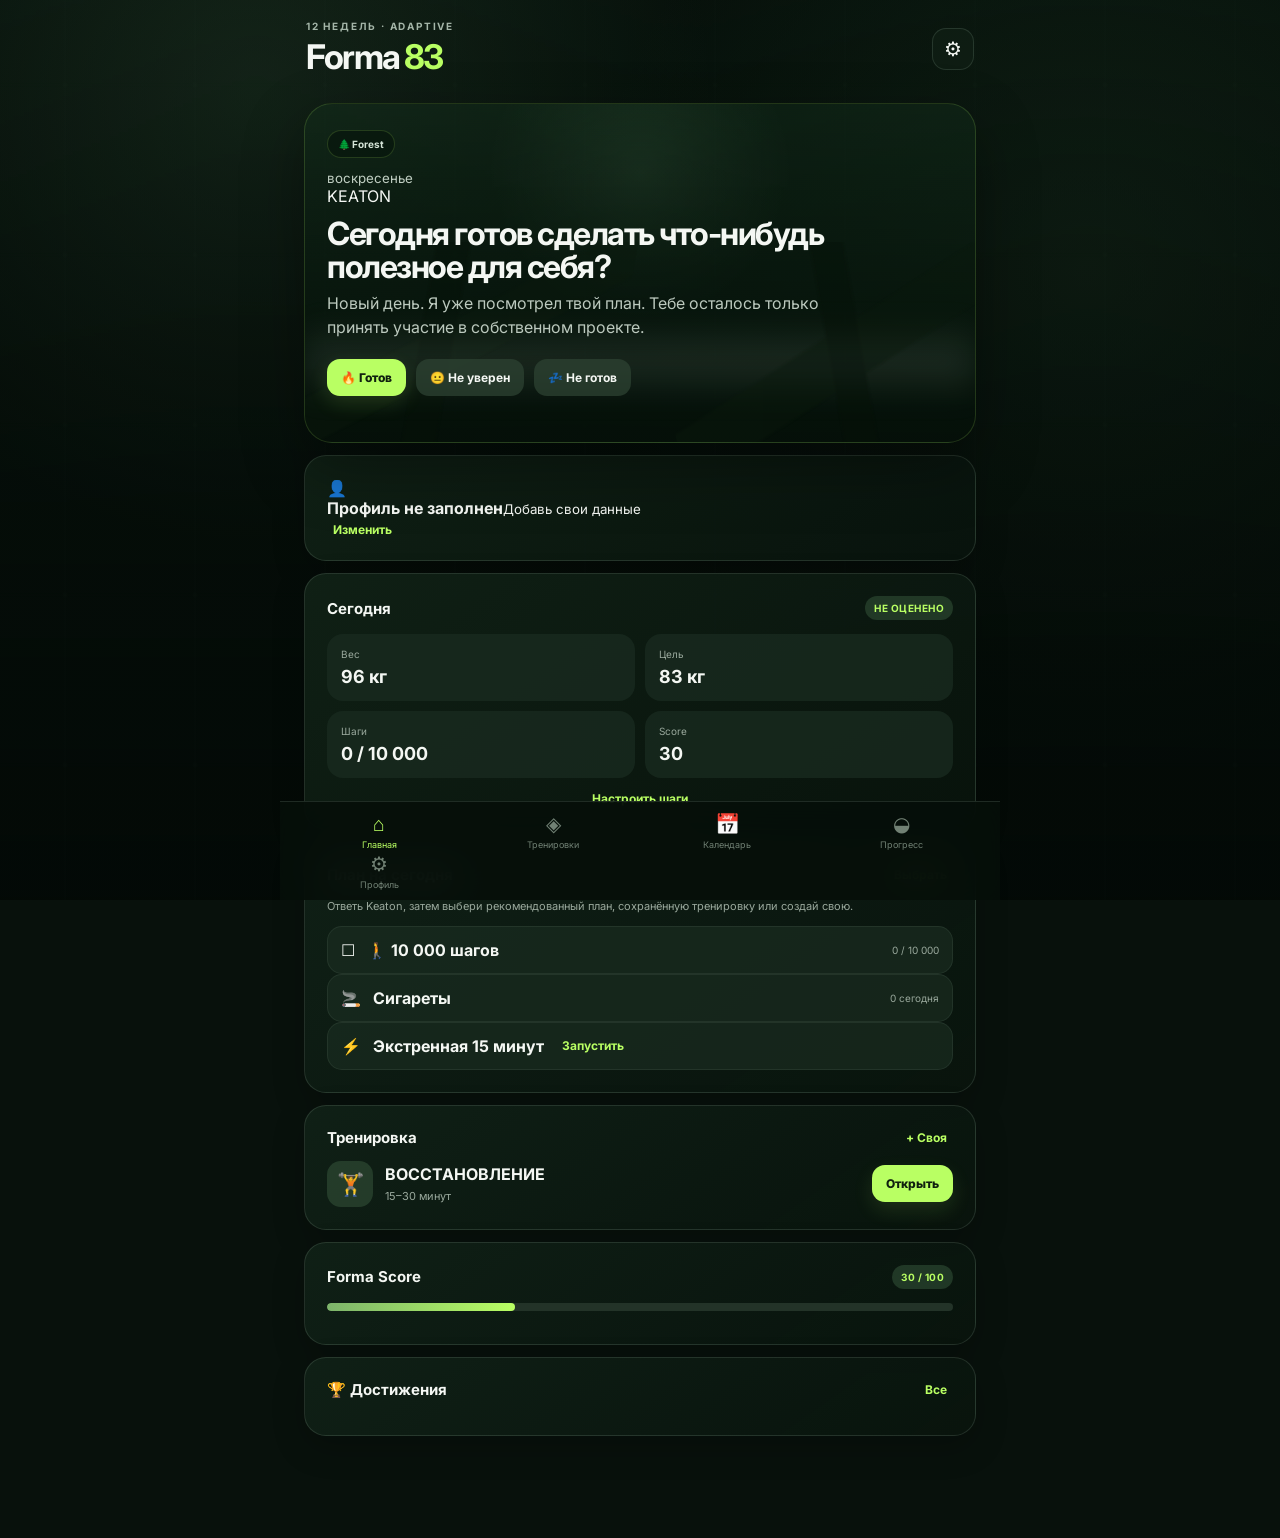
==== commit 98cbc0c9: "Use Forma 83 v8 adaptive engine" ====
--- a/index.html
+++ b/index.html
@@ -1 +1 @@
-<!doctype html><html lang="ru"><head><meta charset="utf-8"><meta name="viewport" content="width=device-width,initial-scale=1,viewport-fit=cover"><meta name="theme-color" content="#132018"><meta name="apple-mobile-web-app-capable" content="yes"><meta name="apple-mobile-web-app-status-bar-style" content="black-translucent"><meta name="apple-mobile-web-app-title" content="Forma 83"><link rel="manifest" href="manifest.webmanifest"><link rel="apple-touch-icon" href="icon.svg"><link rel="stylesheet" href="styles.css"><title>Forma 83</title></head><body><div class="app-shell"><header class="topbar"><div><div class="eyebrow">12 НЕДЕЛЬ · ADAPTIVE</div><h1>Forma <span>83</span></h1></div><button class="icon-btn" id="settingsBtn">⚙︎</button></header><main><section class="forest-hero" id="hero"><div class="mist"></div><div class="hero-copy"><span class="weather-chip" id="themeLabel">🌲 Forest</span><small id="dateLabel"></small><div class="keaton-name">KEATON</div><h2 id="coachGreeting">Загрузка дня…</h2><p id="coachMessage">Анализирую твой прошлый день. Не волнуйся, я уже нашёл повод для комментария.</p><div class="hero-actions"><button class="primary" id="readyBtn">🔥 Готов</button><button class="secondary" id="unsureBtn">😐 Не уверен</button><button class="secondary" id="notReadyBtn">💤 Не готов</button></div></div></section><section class="card profile-card"><div class="avatar" id="avatarView">👤</div><div class="profile-main"><b id="profileName">Профиль не заполнен</b><small id="profileMeta">Добавь свои данные</small></div><button class="text-btn" id="profileBtn">Изменить</button></section><section class="card readiness-card"><div class="section-head"><h2>Сегодня</h2><span class="pill" id="readinessStatus">НЕ ОЦЕНЕНО</span></div><div class="readiness-grid"><div><small>Вес</small><b id="weightValue">96,0 кг</b></div><div><small>Цель</small><b id="targetValue">83 кг</b></div><div><small>Шаги</small><b id="stepsValue">0</b></div><div><small>Score</small><b id="scoreValue">0</b></div></div><button class="text-btn wide" id="editStepsBtn">Настроить шаги</button></section><section class="card" id="dailyPlanCard"><div class="section-head"><h2>План на сегодня</h2><button class="text-btn" id="choosePlanBtn">Выбрать</button></div><div id="dailyPlanBody"></div></section><section class="card"><div class="section-head"><h2>Тренировка</h2><button class="text-btn" id="customWorkoutBtn">+ Своя</button></div><div class="workout-preview"><div class="workout-icon">🏋️</div><div><b id="nextTitle">План ещё не выбран</b><p id="nextMeta">Выбери готовый или создай свой</p></div><button class="primary" id="openWorkout">Открыть</button></div></section><section class="card"><div class="section-head"><h2>Forma Score</h2><span class="pill" id="scorePill">0 / 100</span></div><div class="score-bar"><i id="scoreBar"></i></div><p class="mini-note" id="scoreNote"></p></section><section class="card"><div class="section-head"><h2>🏆 Достижения</h2><button class="text-btn" id="showAchievements">Все</button></div><div id="achievementPreview" class="achievement-preview"></div></section></main><nav class="tabbar"><button class="tab active" data-tab="home">⌂<span>Главная</span></button><button class="tab" data-tab="workouts">◈<span>Тренировки</span></button><button class="tab" data-tab="calendar">📅<span>Календарь</span></button><button class="tab" data-tab="progress">◒<span>Прогресс</span></button><button class="tab" data-tab="profile">⚙︎<span>Профиль</span></button></nav></div><div class="modal hidden" id="modal"><div class="modal-card"><button class="close" id="closeModal">×</button><div id="modalContent"></div></div></div><script src="app.js"></script></body></html>+<!doctype html><html lang="ru"><head><meta charset="utf-8"><meta name="viewport" content="width=device-width,initial-scale=1,viewport-fit=cover"><meta name="theme-color" content="#132018"><meta name="apple-mobile-web-app-capable" content="yes"><meta name="apple-mobile-web-app-status-bar-style" content="black-translucent"><meta name="apple-mobile-web-app-title" content="Forma 83"><link rel="manifest" href="manifest.webmanifest"><link rel="apple-touch-icon" href="icon.svg"><link rel="stylesheet" href="styles.css"><title>Forma 83</title></head><body><div class="app-shell"><header class="topbar"><div><div class="eyebrow">12 НЕДЕЛЬ · ADAPTIVE</div><h1>Forma <span>83</span></h1></div><button class="icon-btn" id="settingsBtn">⚙︎</button></header><main><section class="forest-hero" id="hero"><div class="mist"></div><div class="hero-copy"><span class="weather-chip" id="themeLabel">🌲 Forest</span><small id="dateLabel"></small><div class="keaton-name">KEATON</div><h2 id="coachGreeting">Загрузка дня…</h2><p id="coachMessage">Анализирую твой прошлый день.</p><div class="hero-actions"><button class="primary" id="readyBtn">🔥 Готов</button><button class="secondary" id="unsureBtn">😐 Не уверен</button><button class="secondary" id="notReadyBtn">💤 Не готов</button></div></div></section><section class="card profile-card"><div class="avatar" id="avatarView">👤</div><div class="profile-main"><b id="profileName">Профиль не заполнен</b><small id="profileMeta">Добавь свои данные</small></div><button class="text-btn" id="profileBtn">Изменить</button></section><section class="card readiness-card"><div class="section-head"><h2>Сегодня</h2><span class="pill" id="readinessStatus">НЕ ОЦЕНЕНО</span></div><div class="readiness-grid"><div><small>Вес</small><b id="weightValue">96 кг</b></div><div><small>Цель</small><b id="targetValue">83 кг</b></div><div><small>Шаги</small><b id="stepsValue">0 / 10 000</b></div><div><small>Score</small><b id="scoreValue">0</b></div></div><button class="text-btn wide" id="editStepsBtn">Настроить шаги</button></section><section class="card"><div class="section-head"><h2>План на сегодня</h2><button class="text-btn" id="choosePlanBtn">Выбрать</button></div><div id="dailyPlanBody"></div></section><section class="card"><div class="section-head"><h2>Тренировка</h2><button class="text-btn" id="customWorkoutBtn">+ Своя</button></div><div class="workout-preview"><div class="workout-icon">🏋️</div><div><b id="nextTitle">План ещё не выбран</b><p id="nextMeta">Выбери готовый или создай свой</p></div><button class="primary" id="openWorkout">Открыть</button></div></section><section class="card"><div class="section-head"><h2>Forma Score</h2><span class="pill" id="scorePill">0 / 100</span></div><div class="score-bar"><i id="scoreBar"></i></div><p class="mini-note" id="scoreNote"></p></section><section class="card"><div class="section-head"><h2>🏆 Достижения</h2><button class="text-btn" id="showAchievements">Все</button></div><div id="achievementPreview" class="achievement-preview"></div></section></main><nav class="tabbar"><button class="tab active" data-tab="home">⌂<span>Главная</span></button><button class="tab" data-tab="workouts">◈<span>Тренировки</span></button><button class="tab" data-tab="calendar">📅<span>Календарь</span></button><button class="tab" data-tab="progress">◒<span>Прогресс</span></button><button class="tab" data-tab="profile">⚙︎<span>Профиль</span></button></nav></div><div class="modal hidden" id="modal"><div class="modal-card"><button class="close" id="closeModal">×</button><div id="modalContent"></div></div></div><script src="app-v8.js"></script></body></html>
